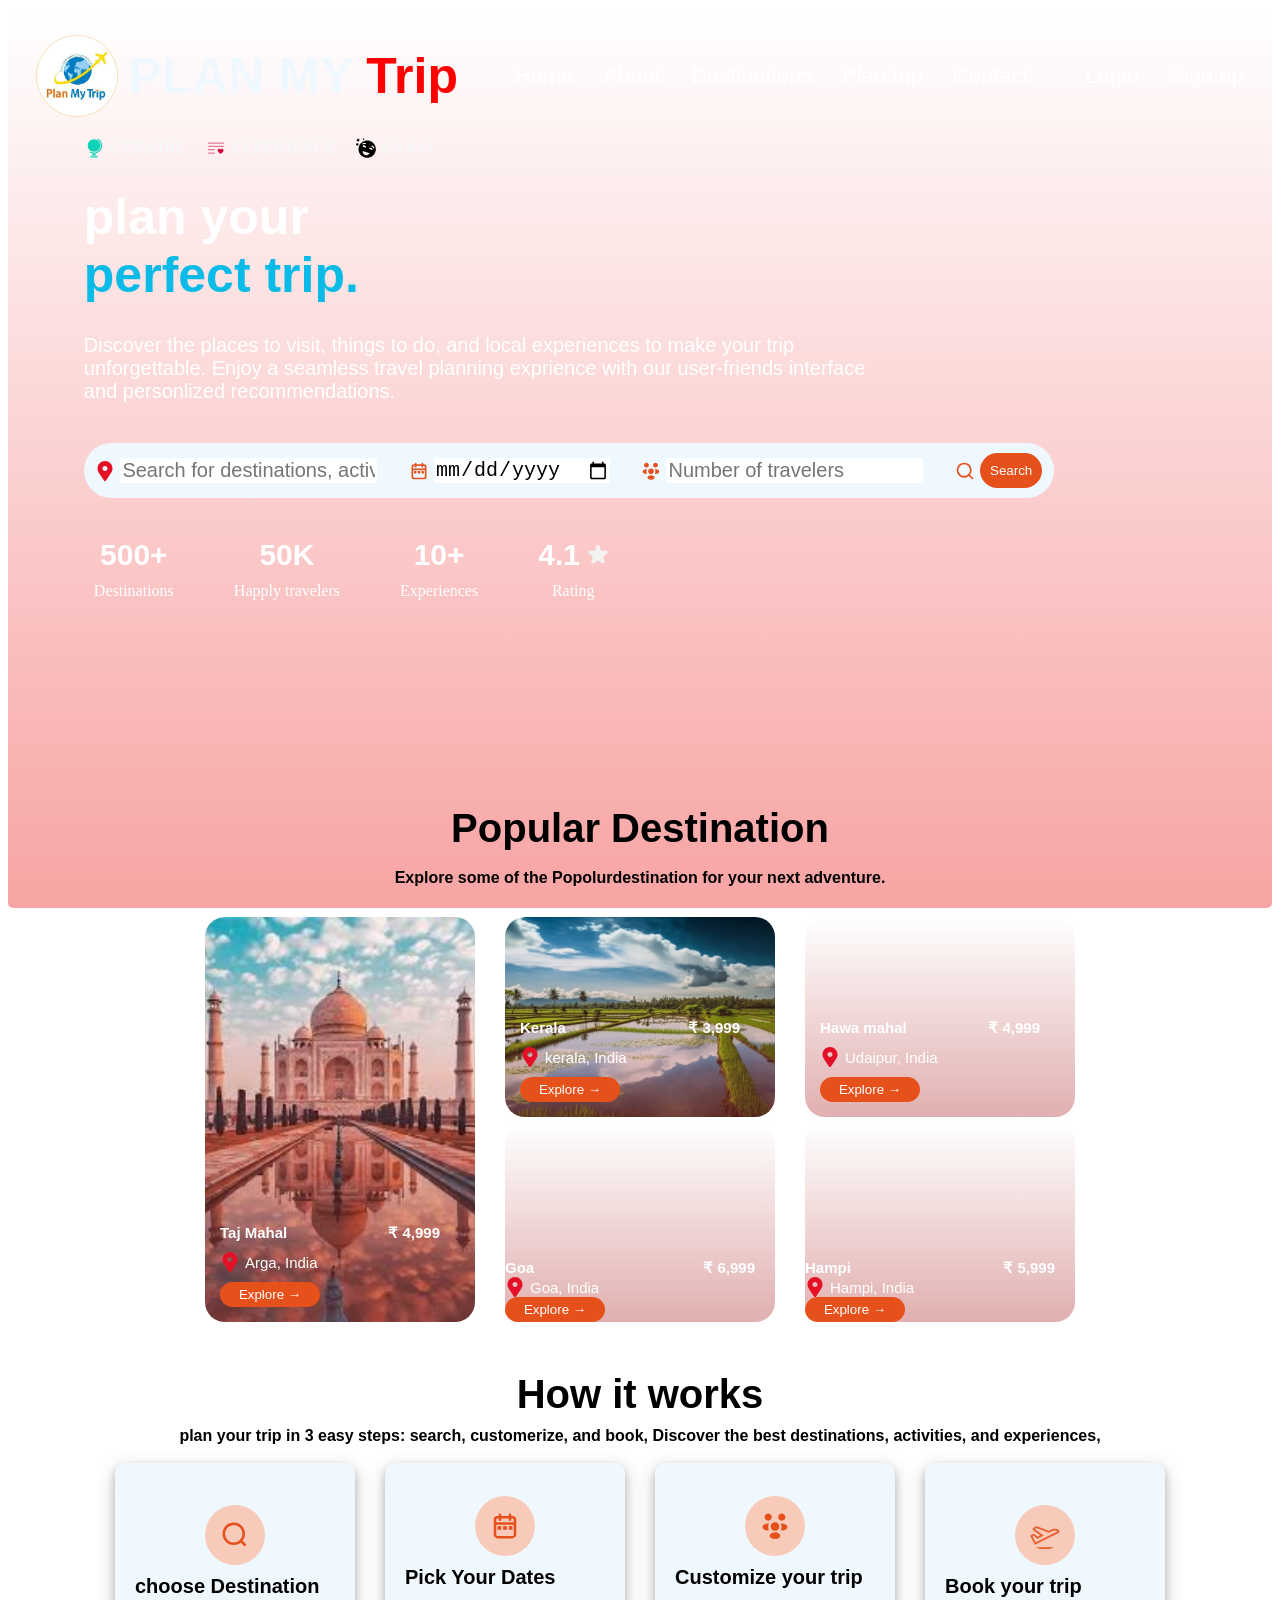
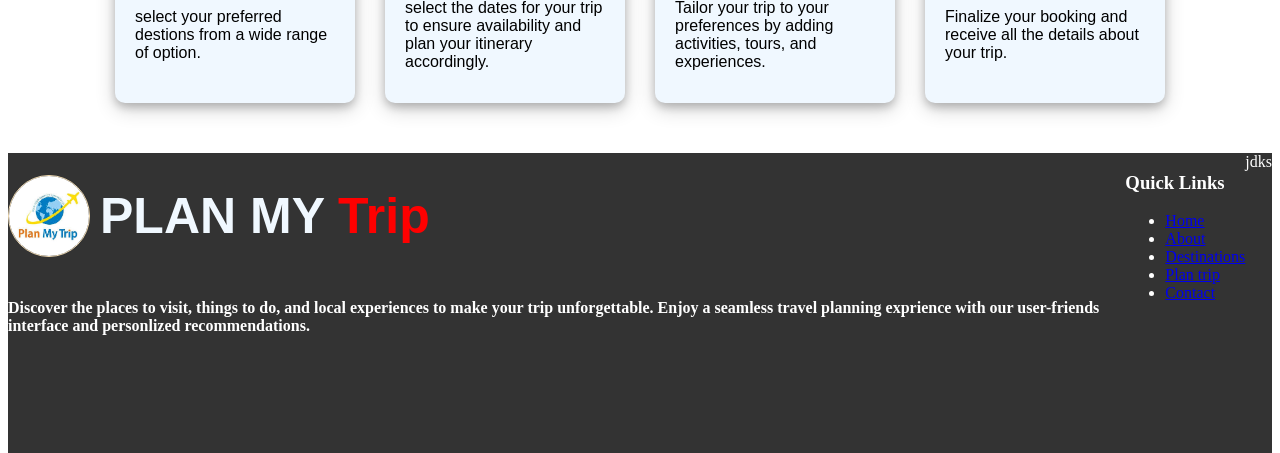
==== index.html @ 21357015 "adding the footer" ====
<!DOCTYPE html>
<html lang="en">

<head>
    <meta charset="UTF-8">
    <meta name="viewport" content="width=device-width, initial-scale=1.0">
    <title>Document</title>
    <link rel="stylesheet" href="./css/style.css">
    <link rel="stylesheet" href="./css/home.css">
    <link rel="stylesheet" href="./css/navbar.css">
    <link rel="stylesheet" href="./css/footer.css">
</head>

<body>
    <div class="Main_hero_section">
        <!-- navbar -->
        <div class="Main_cotainer">
            <div class="img_container">
                <img src="./images/logo.jpeg" alt="logo" class="logo">
                <h1 class="name">PLAN MY <span style="color:red;">Trip</span></h1>

            </div>

            <div class="nav_menu">
                <a href="index.html" class="menu">Home</a>
                <a href="./pages/about.html" class="menu">About</a>
                <a href="./pages/destination.html" class="menu">Destinations</a>
                <a href="" class="menu">Plan trip</a>
                <a href="" class="menu">Contact</a>

            </div>

            <div class="nav_menu">
                <a href="" class="menu">Login</a>
                <a href="" class="menu">Sign up</a>
            </div>
        </div>

        <!-- main container -->
        <div class="main_container">

            <div class="highlighed-main-contain">
                <span class="highlighted-word"> <img src="./images/explore.svg" height="20px">EXPLORE</span>
                <span class="highlighted-word"> <img src="./images/exprience.svg" height="20px"> EXPERIENCE</span>
                <span class="highlighted-word"> <img src="./images/enjoy.svg" height="20px">ENJOY</span>
            </div>

            <div class="sub_content">
                <span class="heading">plan your</span>
                <br> perfect trip.
            </div>

            <div class="main-info">
                Discover the places to visit, things to do, and local experiences to make your trip unforgettable.
                Enjoy a seamless travel planning exprience with our user-friends interface and personlized
                recommendations.
            </div>

            <div class="destination_container">
                <div class="destination_container_items">
                    <img src="./images/location.svg" height="20px">
                    <input class="destination_input" type="text"
                        placeholder="Search for destinations, activities, or experiences" />
                </div>

                <div class="destination_container_items">
                    <img src="./images/date.svg" height="20px">
                    <input class="destination_input" type="date" />
                </div>
                <div class="destination_container_items">
                    <img src="./images/people.svg" height="20px">
                    <input class="destination_input" type="number" placeholder="Number of travelers" />
                </div>
                <div class="destination_container_items">
                    <img src="./images/search.svg" height="20px">
                    <button class="btn_search">Search</button>
                </div>
            </div>


            <div class="recommedations">
                <div class="recommedations_items">
                    <spn class="recommedations_count">500+</spn>
                    <span>Destinations</span>
                </div>
                <div class="recommedations_items">
                    <span class="recommedations_count">50K</span>
                    <span>Happly travelers</span>
                </div>
                <div class="recommedations_items">
                    <span class="recommedations_count">10+</span>
                    <span>Experiences</span>
                </div>
                <div class="recommedations_items">
                    <span class="recommedations_count">4.1 <img src="./images/rating.svg" height="20px"></span>

                    <span>Rating</span>

                </div>

            </div>


        </div><br><br>

        <!-- Destination section -->
        <div class=" destination_section">
            <span class="destination_section_heading">Popular Destination</span>
            <br>
            <span>Explore some of the Popolurdestination for your next adventure.</span>

            <div class="destination_section_container">

                <div class="destination_section_items_1">
                    <div class="card_info">
                        <div class="card_top_info">
                            <snap class="card_name">Taj Mahal</snap>
                            <snap class="card_price">₹ 4,999 </snap>
                        </div>

                        <div class="card_bottom_info">
                            <img src="./images/location.svg" height="20px" alt="location" />
                            <span>Arga, India</span>
                        </div>
                        <button class="btn_book">Explore →</button>
                    </div>
                </div>

                <div class="destination_section_items_2">
                    <div class="destination_section_items_2_sub_1">
                        <div class="card_info">
                            <div class="card_top_info">
                                <snap class="card_name">Kerala</snap>
                                <snap class="card_price">₹ 3,999 </snap>
                            </div>

                            <div class="card_bottom_info">
                                <img src="./images/location.svg" height="20px" alt="location" />
                                <span>kerala, India</span>
                            </div>
                            <button class="btn_book">Explore →</button>
                        </div>
                    </div>

                    <div class="destination_section_items_2_sub_2">
                        <div class="card_top_info">
                            <snap class="card_name">Goa</snap>
                            <snap class="card_price">₹ 6,999 </snap>
                        </div>

                        <div class="card_bottom_info">
                            <img src="./images/location.svg" height="20px" alt="location" />
                            <span>Goa, India</span>
                        </div>
                        <button class="btn_book">Explore →</button>
                    </div>
                </div>


                <div class="destination_section_items_3">
                    <div class="destination_section_items_3_sub_1">
                        <div class="card_info">
                            <div class="card_top_info">
                                <snap class="card_name">Hawa mahal</snap>
                                <snap class="card_price">₹ 4,999 </snap>
                            </div>

                            <div class="card_bottom_info">
                                <img src="./images/location.svg" height="20px" alt="location" />
                                <span>Udaipur, India</span>
                            </div>
                            <button class="btn_book">Explore →</button>
                        </div>
                    </div>
                    <div class="destination_section_items_3_sub_2">
                        <div class="card_top_info">
                            <snap class="card_name">Hampi</snap>
                            <snap class="card_price">₹ 5,999 </snap>
                        </div>

                        <div class="card_bottom_info">
                            <img src="./images/location.svg" height="20px" alt="location" />
                            <span>Hampi, India</span>
                        </div>

                        <button class="btn_book">Explore →</button>
                    </div>
                </div>


            </div>
        </div>

        <!-- How it works section -->
        <div class="work_section_container">
            <span class="work_section_heading">
                How it works
            </span>
            <span class="work_section_description">
                plan your trip in 3 easy steps: search, customerize, and book, Discover the
                best destinations, activities, and experiences,
            </span>
            <br>
            <div class="work_section_card-container">

                <div class="work_section_card_container_items">
                    <div class="work_section_card">
                        <img src="./images/search.svg" height="30px" class="work_section_img">
                    </div>
                    <span class="work_card_heading">choose Destination</span>
                    <span>select your preferred destions from a wide range of option.</span>
                </div>

                <div class="work_section_card_container_items">
                    <div class="work_section_card">
                        <img src="./images/date.svg" height="30px" class="work_section_img">
                    </div>
                    <span class="work_card_heading">Pick Your Dates</span>
                    <span>
                        select the dates for your trip to ensure availability and plan your
                        itinerary accordingly.
                    </span>
                </div>

                <div class="work_section_card_container_items">
                    <div class="work_section_card">
                        <img src="./images/people.svg" height="30px" class="work_section_img">
                    </div>
                    <span class="work_card_heading">Customize your trip</span>
                    <span> Tailor your trip to your preferences by adding activities, tours, and
                        experiences.
                    </span>
                </div>

                <div class="work_section_card_container_items">
                    <div class="work_section_card">
                        <img src="./images/flight.svg" height="30px" class="work_section_img">
                    </div>
                    <span class="work_card_heading">Book your trip</span>
                    <span>Finalize your booking and receive all the details about your trip.</span>
                </div>

            </div>
        </div>

        <!-- footer -->
        <div class="footer_main_container">
            <div>
            <div class="img_container">
                <img src="./images/logo.jpeg" alt="logo" class="logo">
                <h1 class="name">PLAN MY <span style="color:red;">Trip</span></h1>
</div>
<h4> Discover the places to visit, things to do, and local experiences to make your trip unforgettable.
                Enjoy a seamless travel planning exprience with our user-friends interface and personlized
                recommendations.</h4>
            </div>

            <div>
            <h3>Quick Links</h3>
            <ul>
                <li><a class="footer_links" href="index.html">Home</a></li>
                <li><a class="footer_links" href="./pages/about.html">About</a></li>
                <li><a class="footer_links" href="./pages/destination.html">Destinations</a></li>
                <li><a class="footer_links" href="./pages/plan_trip.html">Plan trip</a></li>
                <li><a class="footer_links" href="./pages/contact.html">Contact</a></li>
            </div>

            <div>

            </div>
            <div>jdks</div>
        </div>
    </div>
</body>

</html>
---- css/home.css ----
.Main_hero_section {
    background-image: linear-gradient(rgba(0, 0, 0, 0), rgba(237, 27, 27, 0.4)), url(./../images/settaj.jpg);
    background-size: cover;
    background-position: center;
    height: 100vh;
    border-radius: 5px;
}

.main_container {
    margin-left: 6%;

}

.highlighed-main-contain {
    color: rgb(245, 247, 249);
    display: flex;
    align-items: center;
    flex-direction: row;
    margin-bottom: 30px;
    font-weight: 700;
}

.highlighted-word {
    padding-right: 20px;
    display: flex;
    align-items: center;
    flex-direction: row;
    gap: 5px;
  
}

.sub_content {
    font-size: 50px;
    color: rgb(11, 187, 231);
    font-family: 'Trebuchet MS', 'Lucida Sans Unicode', 'Lucida Grande', 'Lucida Sans', Arial, sans-serif;
    font-weight: 500;
    margin-bottom: 30px;
      font-weight: 600;
}

.heading {
    font-size: 50px;
    color: white;

}

.main-info {
    color: white;
    font-family: 'Trebuchet MS', 'Lucida Sans Unicode', 'Lucida Grande', 'Lucida Sans', Arial, sans-serif;
    font-size: 20px;
    width: 800px;
    ;
}

.destination_container {
    display: flex;
    flex-direction: row;
    justify-content: space-evenly;
    gap: 30px;
    margin-top: 40px;
    background-color: aliceblue;
    padding: 10px;
    width: 950px;
    border-radius: 30px;

}

.destination_container_items {
    align-items: center;
    display: flex;
    flex-direction: row;
    gap: 5px;
}

.destination_input {
    border: none;
    outline: none;
    font-size: 20px;
}

.btn_search {
    background-color: #e6501b;
    color: white;
    border: none;
    padding: 10px 10px;
    border-radius: 50px;
    cursor: pointer;

}

.recommedations {
    margin-top: 30px;
    color: white;
    display: flex;
    flex-direction: row;
    align-items: center;
    gap: 50px;

}

.recommedations_items {
    display: flex;
    flex-direction: column;
    gap: 10px;
    margin-top: 10px;
    align-items: center;
    margin-left: 10px;
}

.recommedations_count {
    font-size: 30px;
    font-weight: 700;
    font-family: 'Trebuchet MS', 'Lucida Sans Unicode', 'Lucida Grande', 'Lucida Sans', Arial, sans-serif;
}

.destination_section {
    margin-top: 170px;
    color: black;
    font-weight: 700;
    font-family: 'Trebuchet MS', 'Lucida Sans Unicode', 'Lucida Grande', 'Lucida Sans', Arial, sans-serif;
    display: flex;
    flex-direction: column;
    align-items: center;
}

.destination_section_heading {
    font-size: 40px;

}

.destination_section_container {
    display: flex;
    flex-direction: row;
    gap: 30px;
    margin-top: 30px;
}

.destination_section_items_1 {
    background-image: linear-gradient(rgba(0, 0, 0, 0), rgba(181, 55, 55, 0.4)), url(../images/tjw.jpeg);
    background-size: cover;
    background-position: center;
    height: 405px;
    width: 270px;
    border-radius: 20px;
    display: flex;
    flex-direction: column;
    justify-content: flex-end;
}

.card_info {
    width: 100v;
    padding: 15px;
    display: flex;
    flex-direction: column;
    gap: 10px;
}

.card_top_info {
    display: flex;
    flex-direction: row;
    justify-content: space-between;
    gap: 10px;

}

.card_name {
    color: white;
    font-size: 15px;
    font-weight: 700;
}

.card_price {
    color: white;
    font-size: 15px;
    font-weight: 700;
    padding-right: 20px;
}

.card_bottom_info {
    color: white;
    font-size: 15px;
    display: flex;
    align-items: center;
    gap: 5px;
    font-weight: 400;
}

.btn_book {
    background-color: #e6501b;
    color: white;
    border: none;
    padding: 5px 5px;
    border-radius: 20px;
    cursor: pointer;
    width: 100px;
}

.destination_section_items_2 {
    display: flex;
    flex-direction: column;
    gap: 5px;
}

.destination_section_items_2_sub_1 {
    background-image: linear-gradient(rgba(0, 0, 0, 0), rgba(181, 55, 55, 0.4)), url(../images/kerala.jpg);
    background-size: cover;
    background-position: center;
    height: 200px;
    width: 270px;
    border-radius: 20px;
    display: flex;
    flex-direction: column;
    justify-content: end;

}

.destination_section_items_2_sub_2 {
    background-image: linear-gradient(rgba(0, 0, 0, 0), rgba(181, 55, 55, 0.4)), url(../images/goa.jpg);
    background-size: cover;
    background-position: center;
    height: 200px;
    width: 270px;
    border-radius: 20px;
    display: flex;
    flex-direction: column;
    justify-content: end;

}

.destination_section_items_3 {
    display: flex;
    flex-direction: column;
    gap: 5px;
}

.destination_section_items_3_sub_1 {
    background-image: linear-gradient(rgba(0, 0, 0, 0), rgba(181, 55, 55, 0.4)), url(../images/udaypur.jpg);
    background-size: cover;
    background-position: center;
    height: 200px;
    width: 270px;
    border-radius: 20px;
     display: flex;
    flex-direction: column;
    justify-content: end;

}

.destination_section_items_3_sub_2 {
    background-image: linear-gradient(rgba(0, 0, 0, 0), rgba(181, 55, 55, 0.4)), url(../images/hampi.jpg);
    background-size: cover;
    background-position: center;
    height: 200px;
    width: 270px;
    border-radius: 20px;
     display: flex;
    flex-direction: column;
    justify-content: end;

}
.work_section_container{
    display: flex;
    flex-direction: column;
    align-items: center;
   margin-top: 50px;
   
    font-family: 'Trebuchet MS', 'Lucida Sans Unicode', 'Lucida Grande', 'Lucida Sans', Arial, sans-serif;
}
.work_section_heading{
font-size: 40px;
font-weight: 700;
}
.work_section_description{
margin-top:10px;
font-weight: 700;
}
.work_section_card-container{
    display: flex;
    flex-direction: row;
    justify-content: space-evenly;
    gap: 30px;
    margin-right: 100px;
    margin-left: 100px;
}
.work_section_card_container_items{
    display: flex;
    flex-direction: column;
    justify-content: center;
    gap: 10px;
    background-color: aliceblue;
    padding: 20px;
    border-radius: 10px;
    height: 200px;
    width: 200px;
 box-shadow: 0 4px 8px 0 rgba(0, 0, 0, 0.2), 0 6px 20px 0 rgba(0, 0, 0, 0.19);
}
.work_section_card_container_items:hover{
    border: #e6501b solid 1px; 
    transition: border 0.6s ease-in-out;
}
.work_card_heading{
font-size: 20px;
font-weight: 700;
}
.work_section_card{
   display: flex;
   justify-content: center;
   flex-direction: row;
}
.work_section_img{
    background-color: #f7caba;
    padding:15px;
    border-radius: 50%;
}
---- css/navbar.css ----
.Main_cotainer{
    display: flex;
    flex-direction: row;
    align-items: center;
    justify-content: space-around;
   padding-top: 5px;

}
.logo{
    height:80px;
    border-radius:60px;
    border: solid 1px wheat;
}

.img_container{
display: flex;
    flex-direction: row;
    align-items: center;
}
.name{
    font-family:'Trebuchet MS', 'Lucida Sans Unicode', 'Lucida Grande', 'Lucida Sans', Arial, sans-serif;
    font-weight: 700;
    padding-left: 10px;
    font-size: 50px;
    color: aliceblue;
}
.nav_menu{
    display: flex;
    flex-direction:row;
 gap: 30px;
    

}
.menu{
    text-decoration: none;
    color: white;
    font-weight:500;
    font-size: 22px;
    font-family: 'Trebuchet MS', 'Lucida Sans Unicode', 'Lucida Grande', 'Lucida Sans', Arial, sans-serif;
}
---- css/footer.css ----
.footer_main_container{
   width: 100%;
   height: 300px;
   background-color: #333;
   color: #fff;
   display: flex;
   flex-direction: row;
   justify-content: space-evenly;
   margin-top: 50px;
}
.footer_links{
    
}
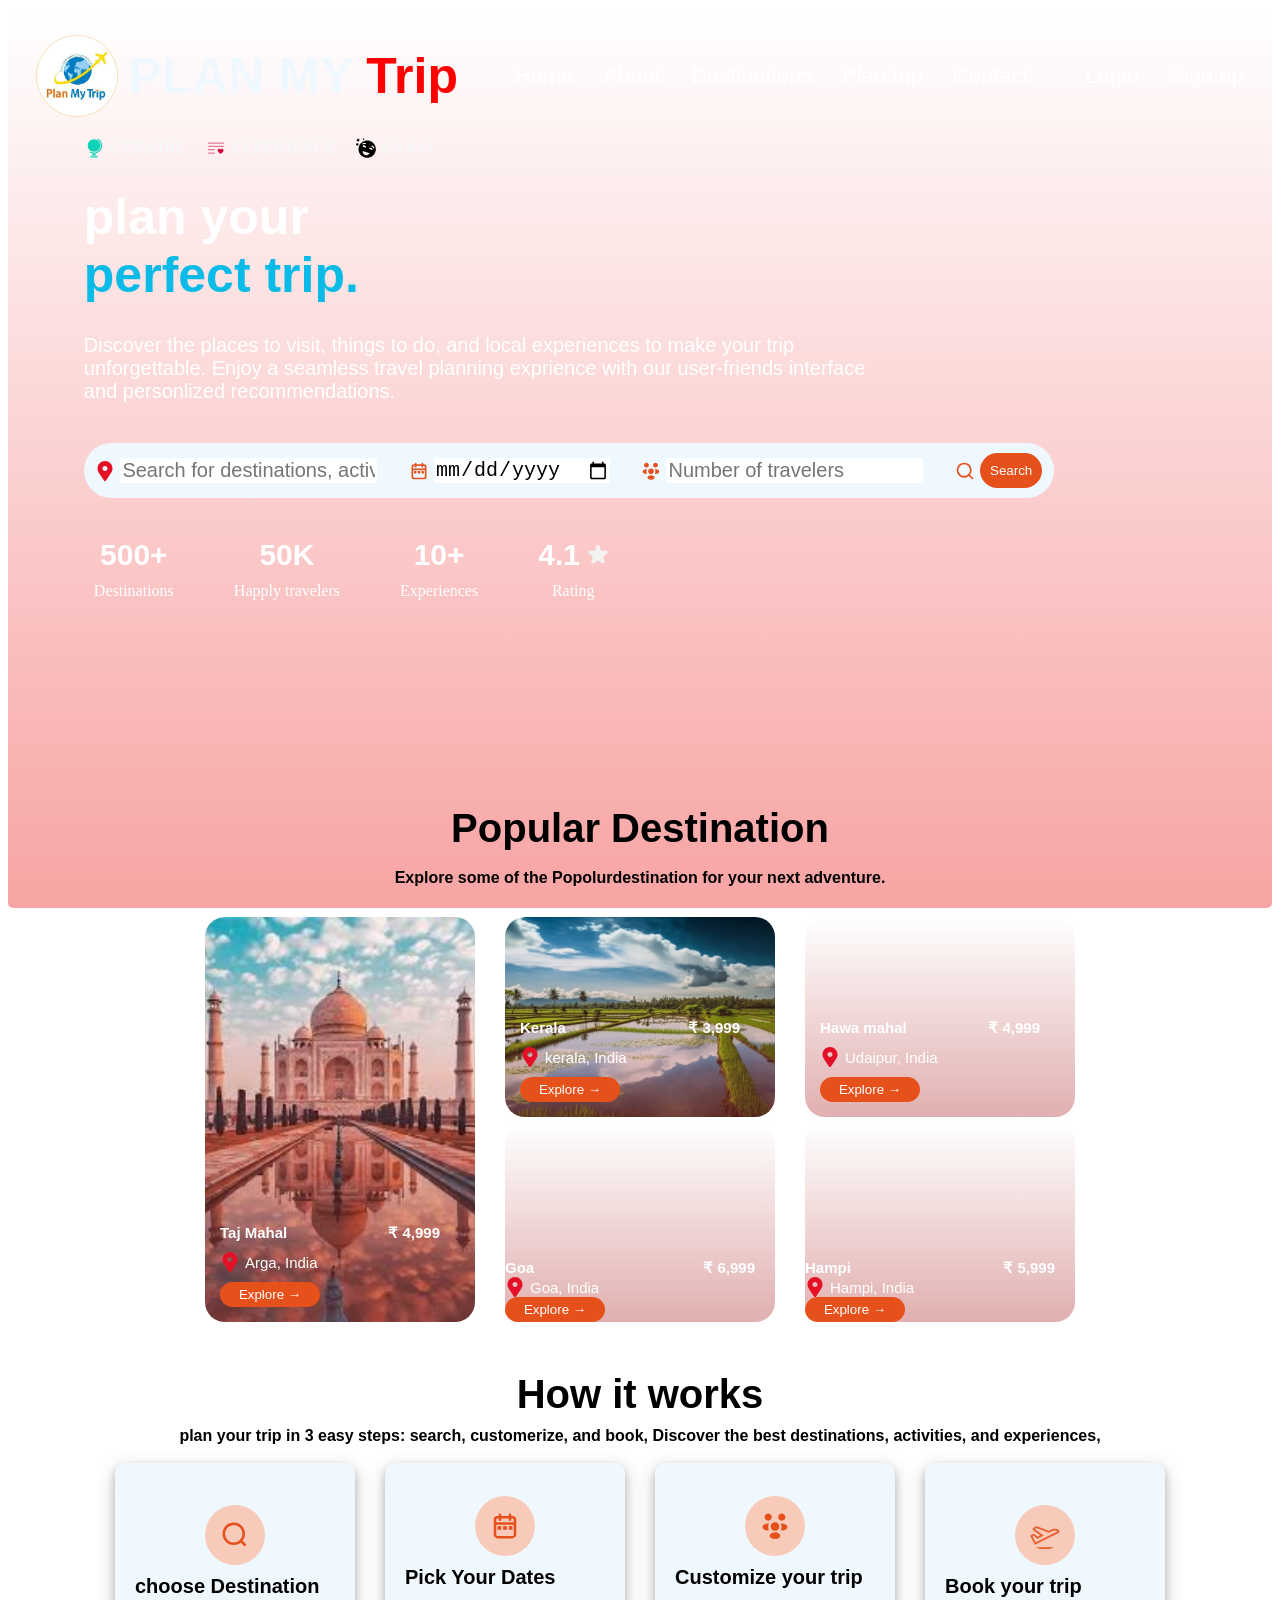
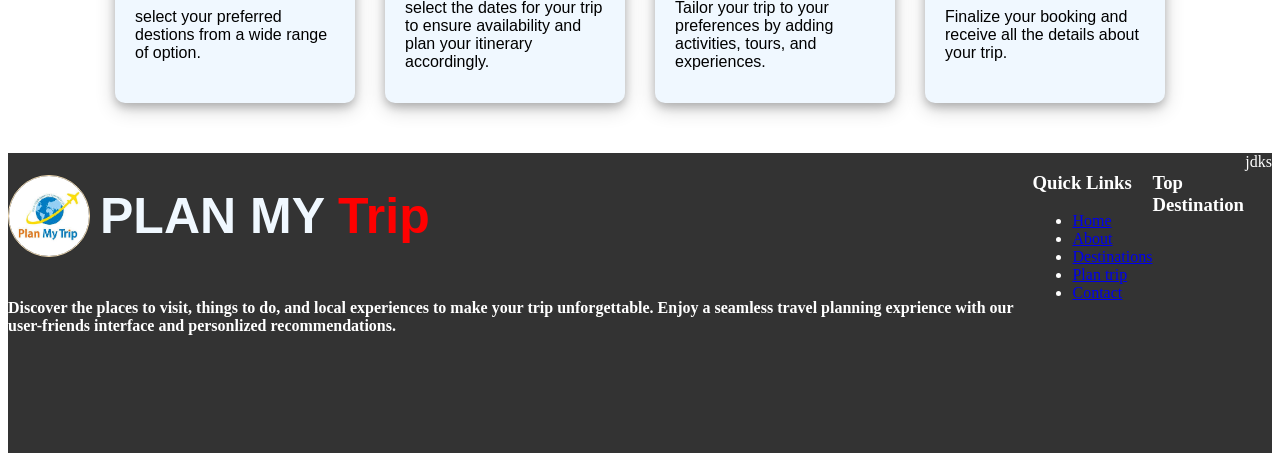
==== commit 1f650c32: "adding code footer" ====
--- a/index.html
+++ b/index.html
@@ -266,7 +266,7 @@
             </div>
 
             <div>
-
+<h3>Top Destination</h3>
             </div>
             <div>jdks</div>
         </div>
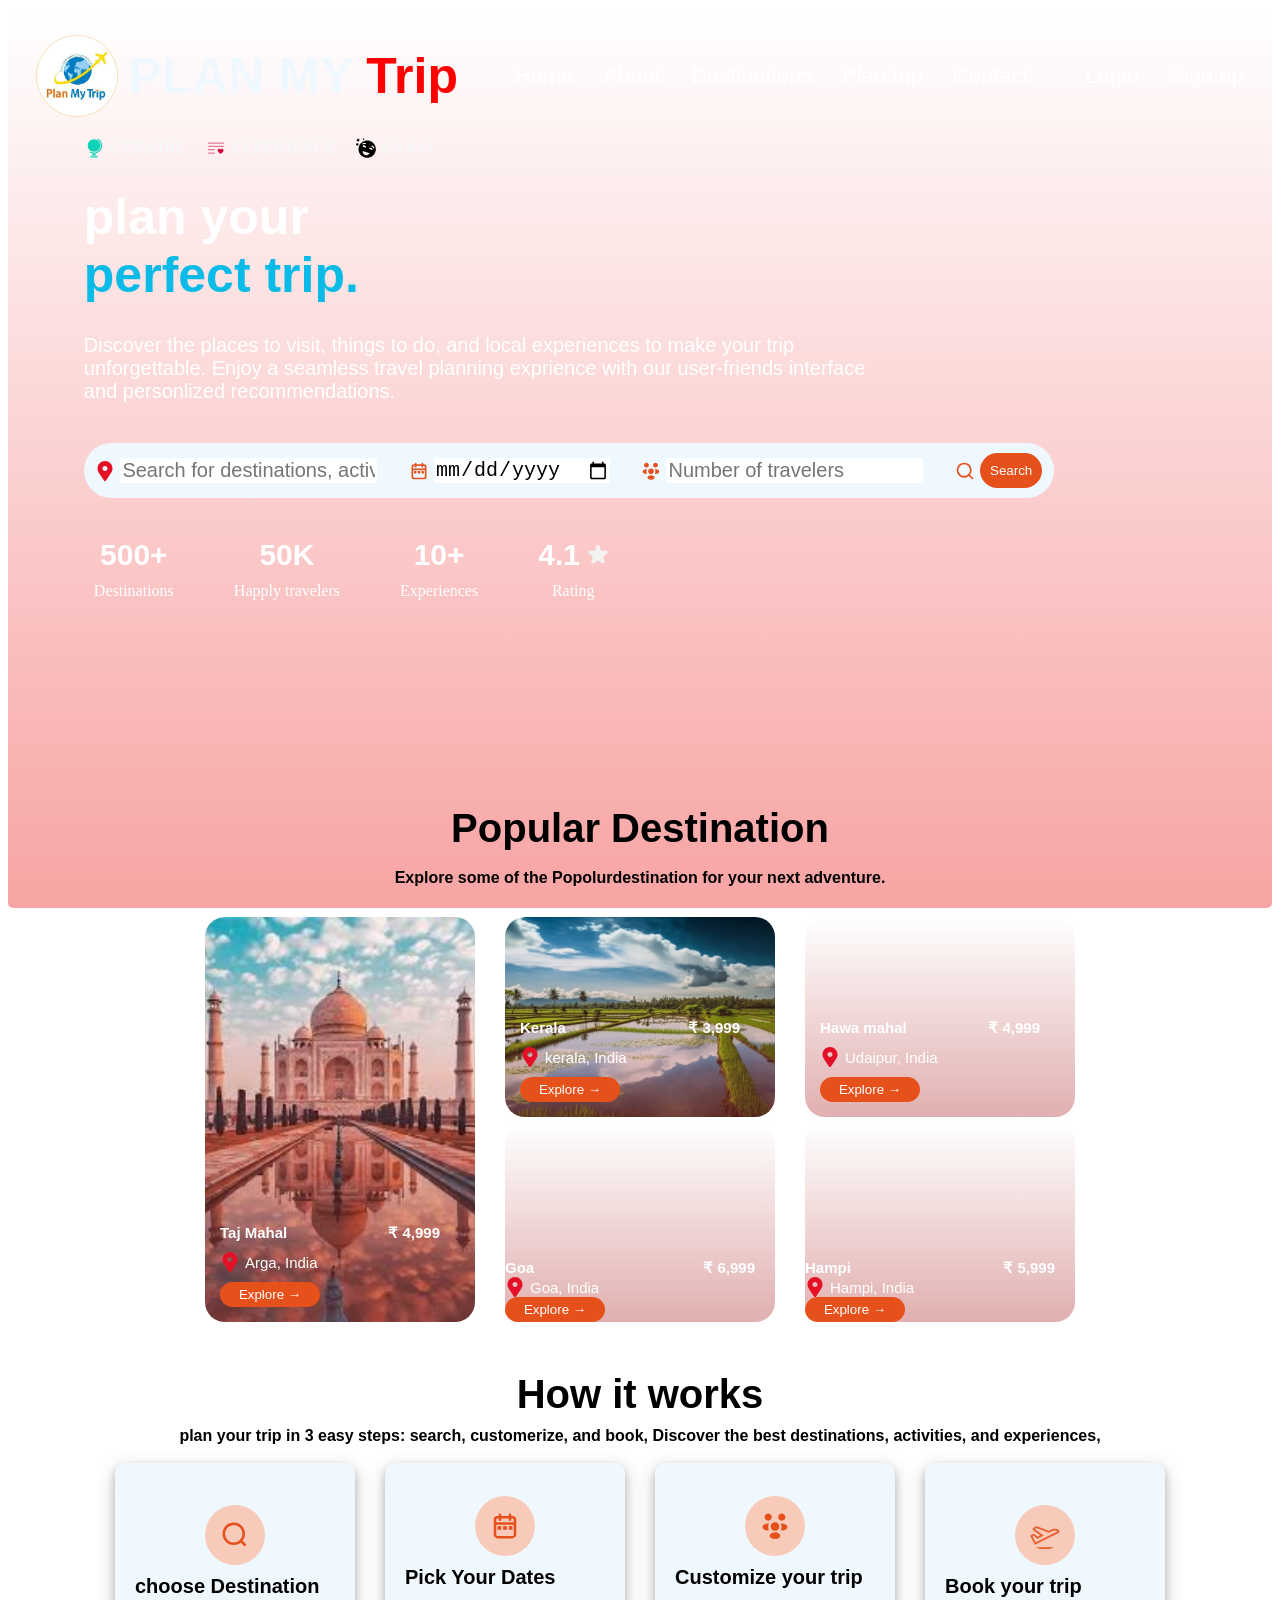
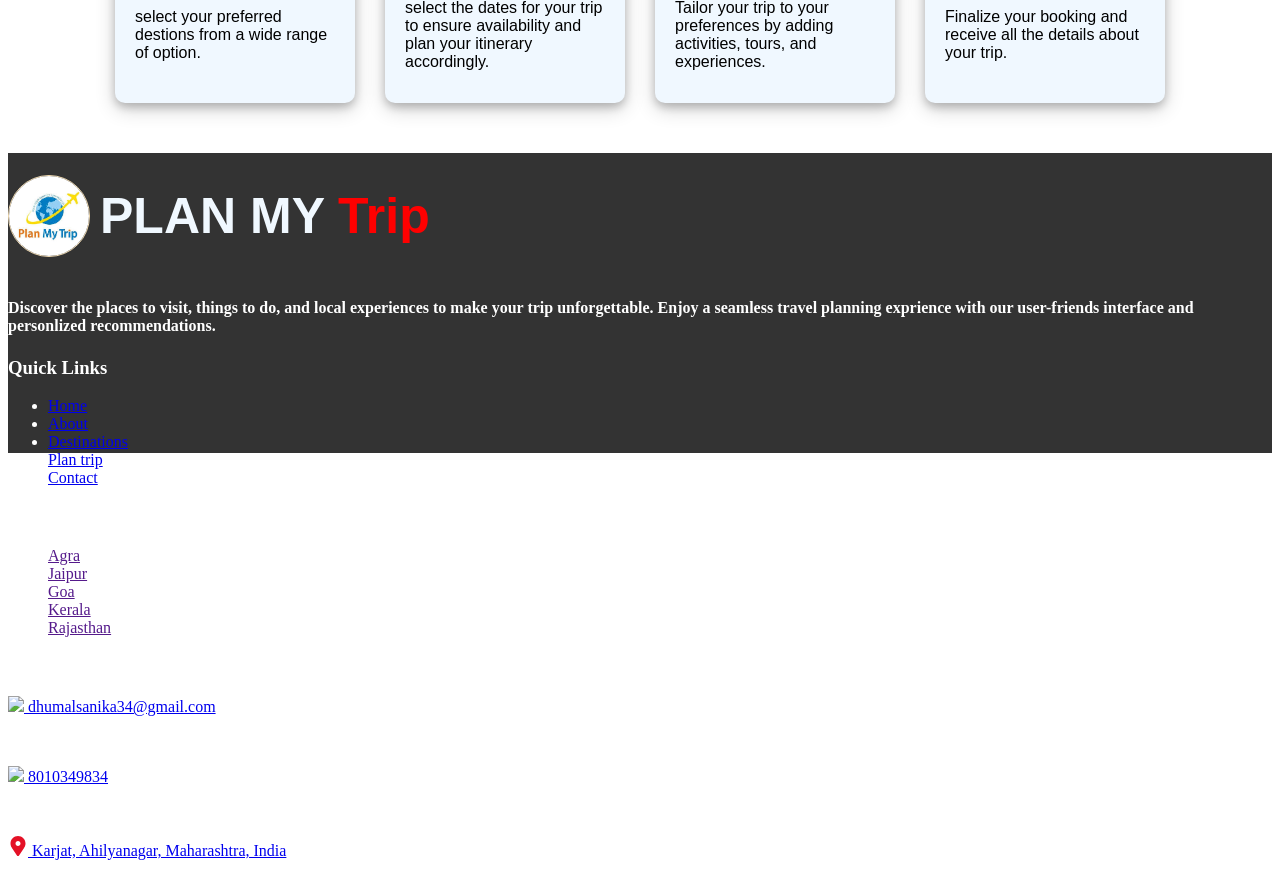
==== commit 6f29d1dd: "complete the footer." ====
--- a/index.html
+++ b/index.html
@@ -245,32 +245,59 @@
 
         <!-- footer -->
         <div class="footer_main_container">
-            <div>
-            <div class="img_container">
-                <img src="./images/logo.jpeg" alt="logo" class="logo">
-                <h1 class="name">PLAN MY <span style="color:red;">Trip</span></h1>
-</div>
-<h4> Discover the places to visit, things to do, and local experiences to make your trip unforgettable.
-                Enjoy a seamless travel planning exprience with our user-friends interface and personlized
-                recommendations.</h4>
-            </div>
-
-            <div>
-            <h3>Quick Links</h3>
-            <ul>
-                <li><a class="footer_links" href="index.html">Home</a></li>
-                <li><a class="footer_links" href="./pages/about.html">About</a></li>
-                <li><a class="footer_links" href="./pages/destination.html">Destinations</a></li>
-                <li><a class="footer_links" href="./pages/plan_trip.html">Plan trip</a></li>
-                <li><a class="footer_links" href="./pages/contact.html">Contact</a></li>
-            </div>
-
-            <div>
-<h3>Top Destination</h3>
-            </div>
-            <div>jdks</div>
+            <div class="footer_menu_container">
+
+                <div class="footer_child_item_1">
+                    <div class="img_container">
+                        <img src="./images/logo.jpeg" alt="logo" class="logo">
+                        <h1 class="name">PLAN MY <span style="color:red;">Trip</span></h1>
+                    </div>
+                    <h4> Discover the places to visit, things to do, and local experiences to make your trip
+                        unforgettable.
+                        Enjoy a seamless travel planning exprience with our user-friends interface and personlized
+                        recommendations.</h4>
+                </div>
+
+                <div class="footer_child_item">
+                    <h3>Quick Links</h3>
+                    <ul>
+                        <li><a class="footer_links" href="index.html">Home</a></li>
+                        <li><a class="footer_links" href="./pages/about.html">About</a></li>
+                        <li><a class="footer_links" href="./pages/destination.html">Destinations</a></li>
+                        <li><a class="footer_links" href="./pages/plan_trip.html">Plan trip</a></li>
+                        <li><a class="footer_links" href="./pages/contact.html">Contact</a></li>
+                </div>
+
+                <div class="footer_child_item">
+                    <h3>Top Destination</h3>
+                    <ul>
+                        <li><a class="footer_links" href="">Agra</a></li>
+                        <li><a class="footer_links" href="">Jaipur</a></li>
+                        <li><a class="footer_links" href="">Goa</a></li>
+                        <li><a class="footer_links" href="">Kerala</a></li>
+                        <li><a class="footer_links" href="">Rajasthan</a></li>
+                    </ul>
+                </div>
+
+                <div class="footer_child_item">
+                    <div class="footer_img_item">
+                        <h3>Contact Us</h3>
+                        <p><a class="footer_links" href="mailto:dhumalsanika34@gmail.com" class="text-color"> <img
+                                    src="./images/email.svg" height="20px" />&nbsp;dhumalsanika34@gmail.com</a> </p>
+                    </div><br>
+                    <p><a href="tel:8010349834" class="footer_links"> <img src="./images/phone.svg"
+                                height="20px" />&nbsp;8010349834</a> </p>
+                </div><br>
+
+                <p><a href="https://maps.app.goo.gl/vpnFwZfDn5m2Z5aS9" target="_blank" class="footer_links"><img
+                            src="./images/location.svg" height="20px" />&nbsp;Karjat, Ahilyanagar, Maharashtra,
+                        India</a></p><br>
+            </div>
+
         </div>
     </div>
+    </div>
+    </div>
 </body>
 
 </html>
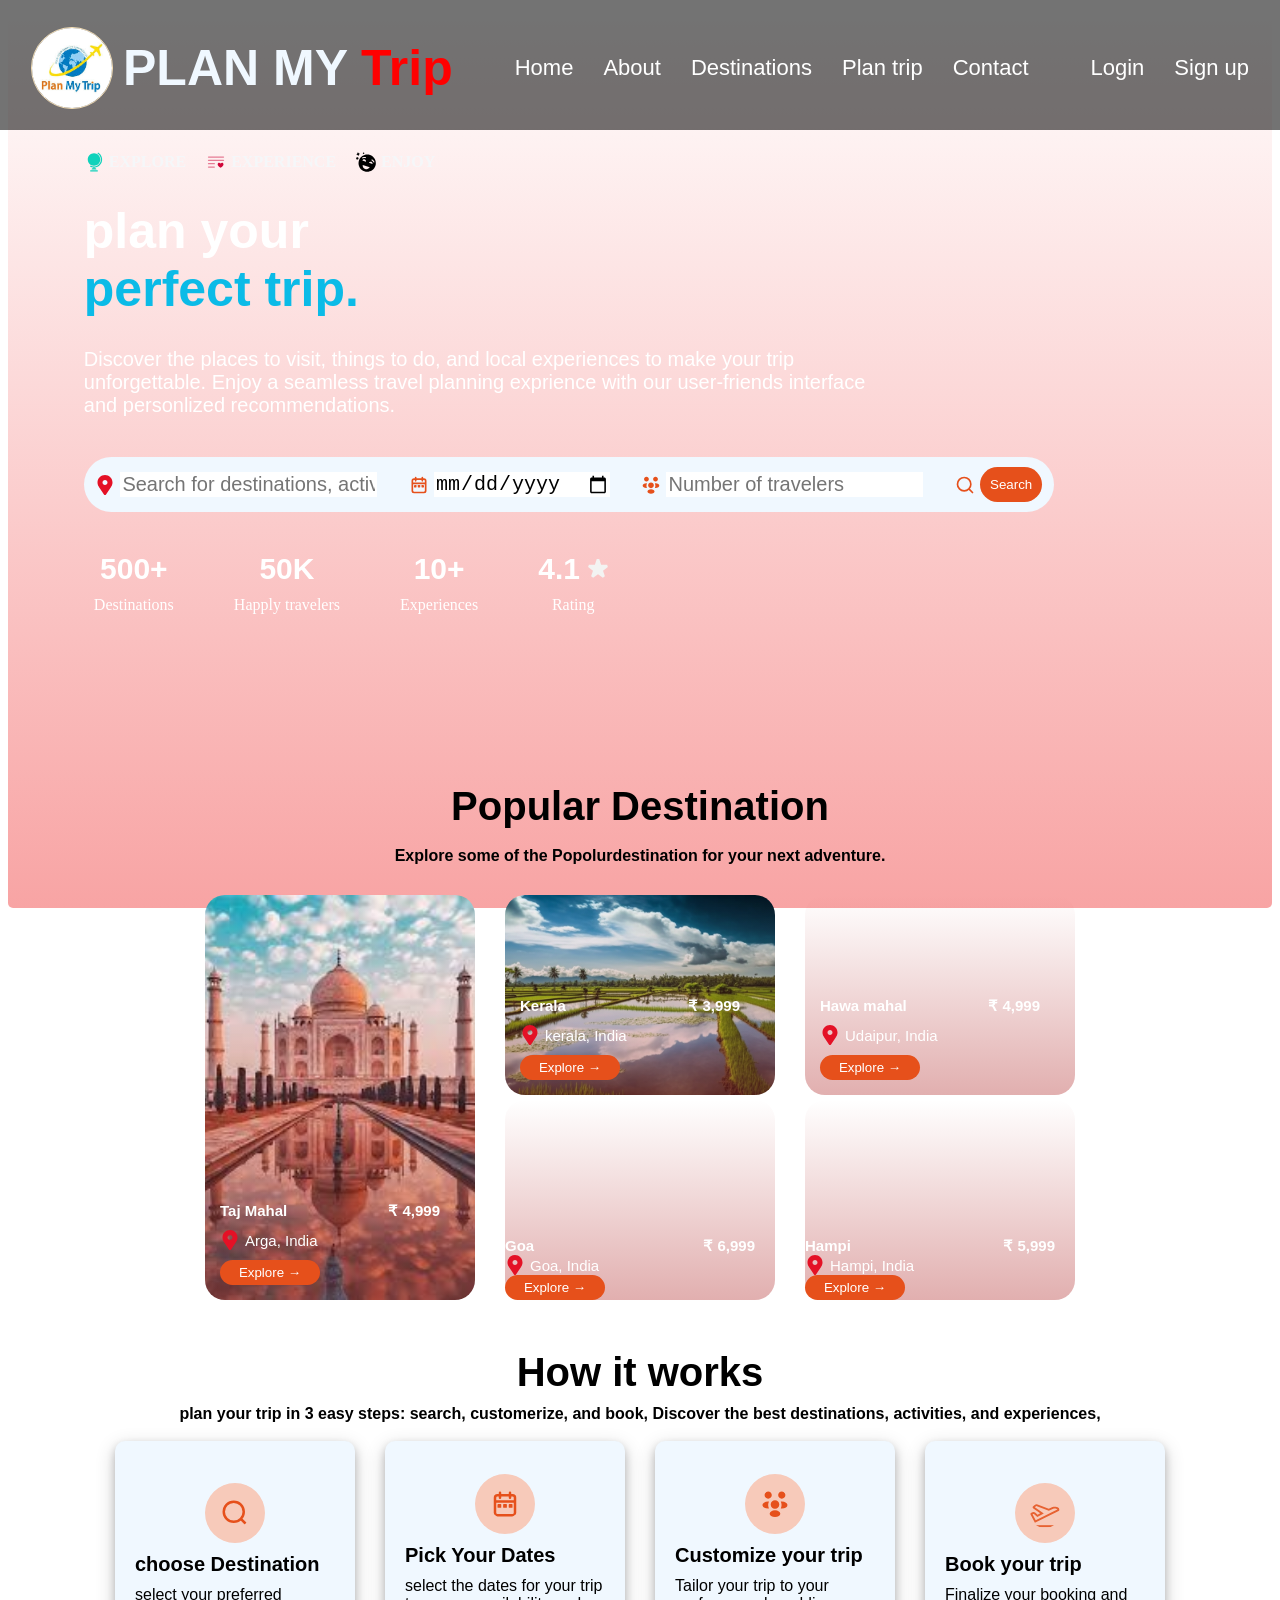
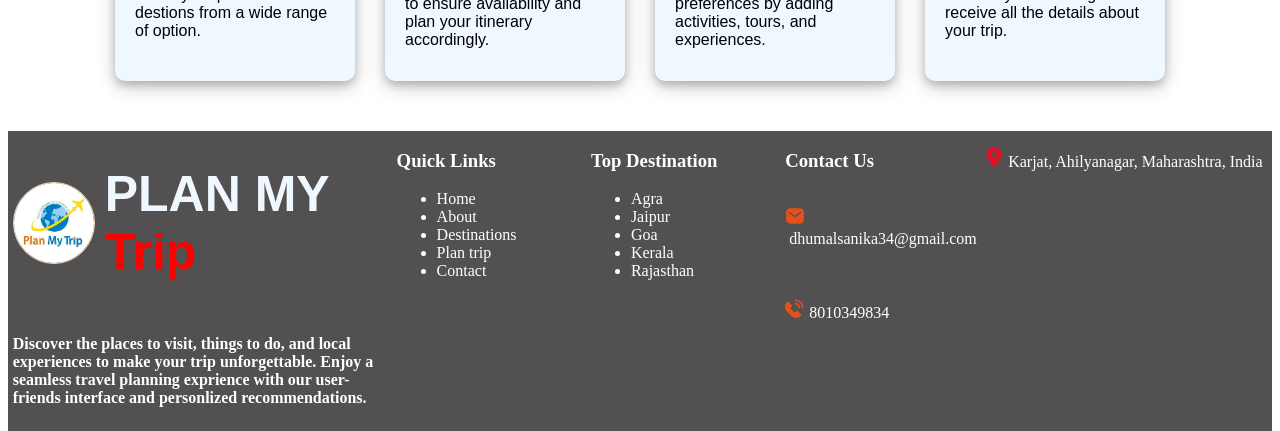
==== commit eeb8a7b6: "adding navbar css position." ====
--- a/index.html
+++ b/index.html
@@ -35,7 +35,7 @@
                 <a href="" class="menu">Sign up</a>
             </div>
         </div>
-
+<br><br><br><br><br><br><br><br>
         <!-- main container -->
         <div class="main_container">
 
@@ -101,7 +101,7 @@
             </div>
 
 
-        </div><br><br>
+        </div>
 
         <!-- Destination section -->
         <div class=" destination_section">
--- a/css/navbar.css
+++ b/css/navbar.css
@@ -1,40 +1,51 @@
-.Main_cotainer{
+.Main_cotainer {
     display: flex;
     flex-direction: row;
     align-items: center;
     justify-content: space-around;
-   padding-top: 5px;
+    padding-top: 5px;
+    position: fixed;
+    top:0;
+    left:0;
+    right:0;
+    width: 100%;
+    background-color:rgb(0,0,0,0.55);
+    z-index: 1000;
 
 }
-.logo{
-    height:80px;
-    border-radius:60px;
+
+.logo {
+    height: 80px;
+    border-radius: 60px;
     border: solid 1px wheat;
 }
 
-.img_container{
-display: flex;
+.img_container {
+    display: flex;
     flex-direction: row;
     align-items: center;
 }
-.name{
-    font-family:'Trebuchet MS', 'Lucida Sans Unicode', 'Lucida Grande', 'Lucida Sans', Arial, sans-serif;
+
+.name {
+    font-family: 'Trebuchet MS', 'Lucida Sans Unicode', 'Lucida Grande', 'Lucida Sans', Arial, sans-serif;
     font-weight: 700;
     padding-left: 10px;
     font-size: 50px;
     color: aliceblue;
 }
-.nav_menu{
+
+.nav_menu {
     display: flex;
-    flex-direction:row;
- gap: 30px;
-    
+    flex-direction: row;
+    gap: 30px;
+
 
 }
-.menu{
+
+.menu {
     text-decoration: none;
     color: white;
-    font-weight:500;
+    font-weight: 500;
     font-size: 22px;
     font-family: 'Trebuchet MS', 'Lucida Sans Unicode', 'Lucida Grande', 'Lucida Sans', Arial, sans-serif;
-}
+}
--- a/css/footer.css
+++ b/css/footer.css
@@ -1,13 +1,32 @@
-.footer_main_container{
-   width: 100%;
-   height: 300px;
-   background-color: #333;
-   color: #fff;
-   display: flex;
-   flex-direction: row;
-   justify-content: space-evenly;
-   margin-top: 50px;
+.footer_main_container {
+    width: 100%;
+    height: 300px;
+    background-color: #525050;
+    color: #fff;
+    display: flex;
+    flex-direction: row;
+    justify-content: space-evenly;
+    margin-top: 50px;
 }
-.footer_links{
-    
+
+.footer_links {
+    text-decoration: none;
+    color: #fff;
+}
+
+.footer_menu_container {
+    display: flex;
+    justify-content: space-evenly;
+    flex-direction: row;
+}
+.footer_child_item{
+    width: 15%;
+}
+.footer_child_item_1{
+    width: 30%;
+}
+.footer_img_item{
+    display: flex;
+    flex-direction: column;
+    justify-content: center;
 }
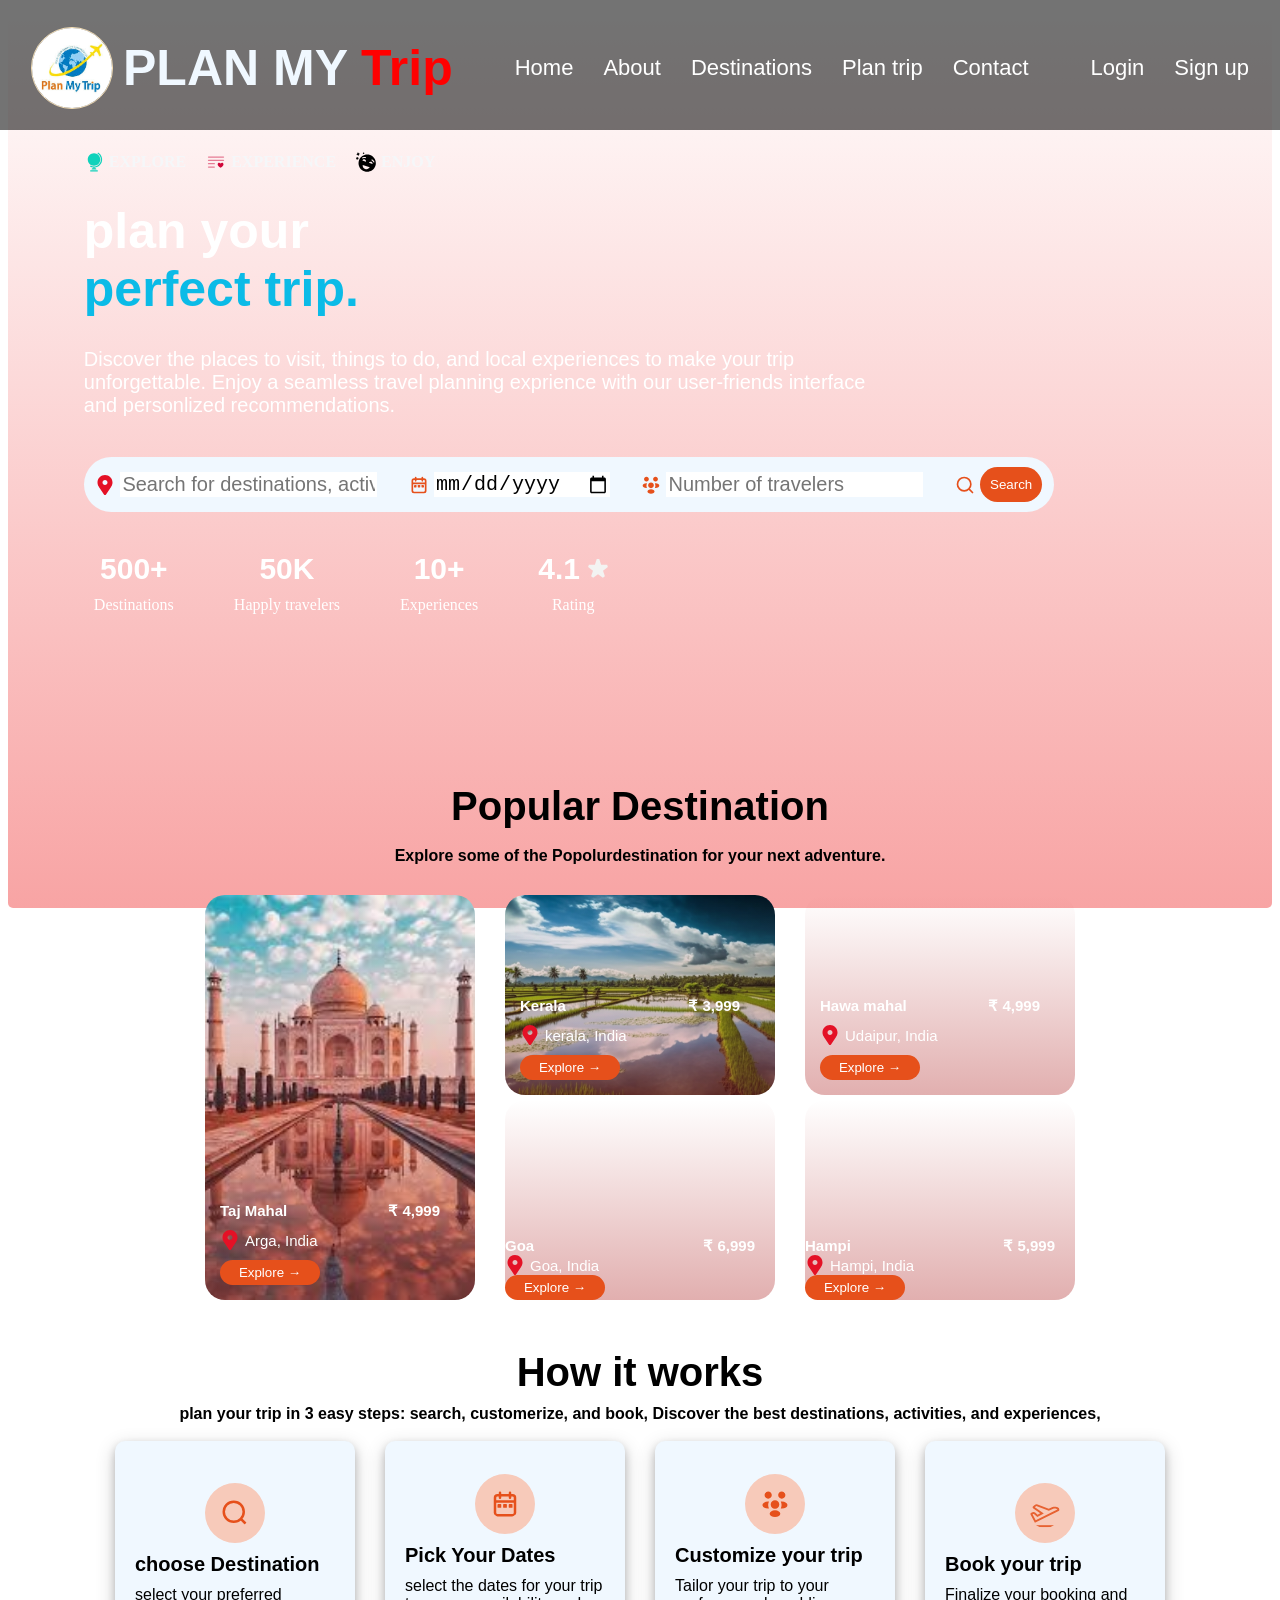
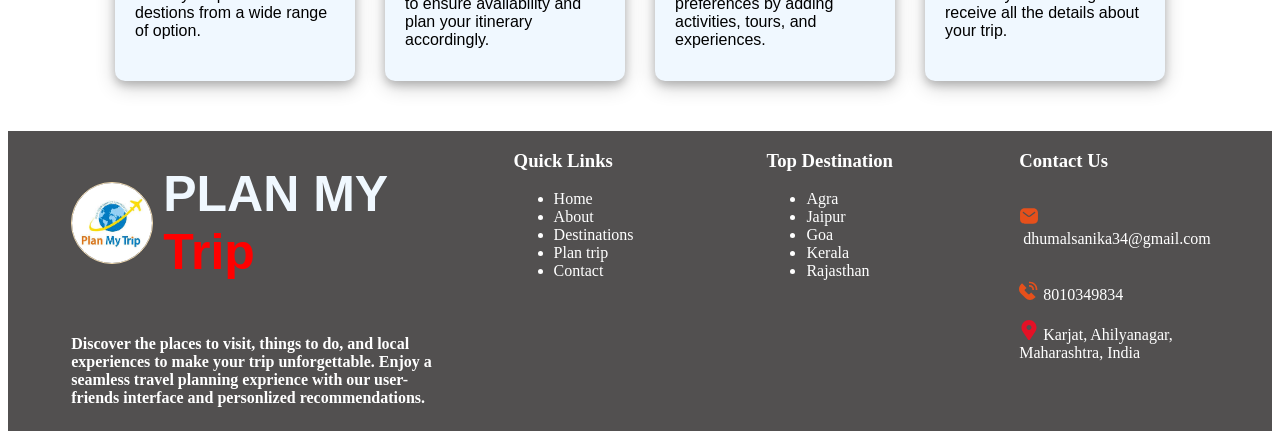
==== commit 30379406: "taking the link for login and singup pages." ====
--- a/index.html
+++ b/index.html
@@ -20,22 +20,27 @@
                 <h1 class="name">PLAN MY <span style="color:red;">Trip</span></h1>
 
             </div>
+            <input type="checkbox" id="menu_taggle" class="menu_taggle" />
+            <label for="menu_toggle" class="humburgar">
+                &#9776;
+
+            </label>
 
             <div class="nav_menu">
                 <a href="index.html" class="menu">Home</a>
                 <a href="./pages/about.html" class="menu">About</a>
                 <a href="./pages/destination.html" class="menu">Destinations</a>
-                <a href="" class="menu">Plan trip</a>
-                <a href="" class="menu">Contact</a>
+                <a href="./pages/plan_trip.html" class="menu">Plan trip</a>
+                <a href="./pages/contact.html" class="menu">Contact</a>
 
             </div>
 
             <div class="nav_menu">
-                <a href="" class="menu">Login</a>
-                <a href="" class="menu">Sign up</a>
-            </div>
-        </div>
-<br><br><br><br><br><br><br><br>
+                <a href="./pages/login.html" class="menu">Login</a>
+                <a href="./pages/singup.html" class="menu">Sign up</a>
+            </div>
+        </div>
+        <br><br><br><br><br><br><br><br>
         <!-- main container -->
         <div class="main_container">
 
@@ -284,14 +289,16 @@
                         <h3>Contact Us</h3>
                         <p><a class="footer_links" href="mailto:dhumalsanika34@gmail.com" class="text-color"> <img
                                     src="./images/email.svg" height="20px" />&nbsp;dhumalsanika34@gmail.com</a> </p>
-                    </div><br>
+                    </div>
                     <p><a href="tel:8010349834" class="footer_links"> <img src="./images/phone.svg"
                                 height="20px" />&nbsp;8010349834</a> </p>
-                </div><br>
-
-                <p><a href="https://maps.app.goo.gl/vpnFwZfDn5m2Z5aS9" target="_blank" class="footer_links"><img
-                            src="./images/location.svg" height="20px" />&nbsp;Karjat, Ahilyanagar, Maharashtra,
-                        India</a></p><br>
+
+                    <p><a href="https://maps.app.goo.gl/vpnFwZfDn5m2Z5aS9" class="footer_links"><img
+                                src="./images/location.svg" height="20px" />&nbsp;Karjat, Ahilyanagar, Maharashtra,
+                            India</a></p><br>
+                </div>
+
+               
             </div>
 
         </div>
--- a/css/home.css
+++ b/css/home.css
@@ -312,4 +312,49 @@
     padding:15px;
     border-radius: 50%;
 }
-
+@media screen and (max-width: 768px) {
+    .Main_hero_section {
+        height: 100vh;
+    }
+
+    .main_container {
+        margin-left: 3%;
+    }
+
+    .sub_content {
+        font-size: 35px;
+    }
+
+    .main-info {
+        width: 100%;
+        font-size: 16px;
+    }
+
+    .destination_container {
+        flex-direction: column;
+        width: 90%;
+        border-radius: 10px;
+
+    }
+
+    .destination_section_container {
+        flex-direction: column;
+        align-items: center;
+    }
+
+    .work_section_card-container {
+        flex-direction: column;
+        align-items: center;
+    }
+    .btn_search{
+        width: 100%;
+        padding: 15px;
+    
+    }
+    .recommedations{
+        flex-wrap: wrap;
+        
+    }
+    
+}
+
--- a/css/navbar.css
+++ b/css/navbar.css
@@ -5,11 +5,11 @@
     justify-content: space-around;
     padding-top: 5px;
     position: fixed;
-    top:0;
-    left:0;
-    right:0;
+    top: 0;
+    left: 0;
+    right: 0;
     width: 100%;
-    background-color:rgb(0,0,0,0.55);
+    background-color: rgb(0, 0, 0, 0.55);
     z-index: 1000;
 
 }
@@ -48,4 +48,53 @@
     font-weight: 500;
     font-size: 22px;
     font-family: 'Trebuchet MS', 'Lucida Sans Unicode', 'Lucida Grande', 'Lucida Sans', Arial, sans-serif;
+}
+
+menu:hover {
+    color: #e6501b;
+}
+
+.menu_taggle {
+    display: none;
+}
+
+.humburgar {
+    display: none;
+    color: white;
+    font-size: 30px;
+    cursor: pointer;
+}
+
+@media screen and (max-width: 768px) {
+    .Main_cotainer {
+        flex-wrap: wrap;
+        padding: 10px 20px;
+    }
+
+    .humburgar {
+        display: block;
+    }
+
+    .nav_menu {
+        display: none;
+        flex-direction: column;
+        width: 100%;
+        text-align: center;
+        gap: 10px;
+    }
+
+    .menu_taggle:checked ~ .nav_menu {
+        display: flex;
+    }
+
+    .menu_taggle:checked ~ .humburgar {
+        font-size: 28px;
+        content: 'x';
+    }
+
+    .menu {
+        font-size: 18px;
+
+    
+}
 }
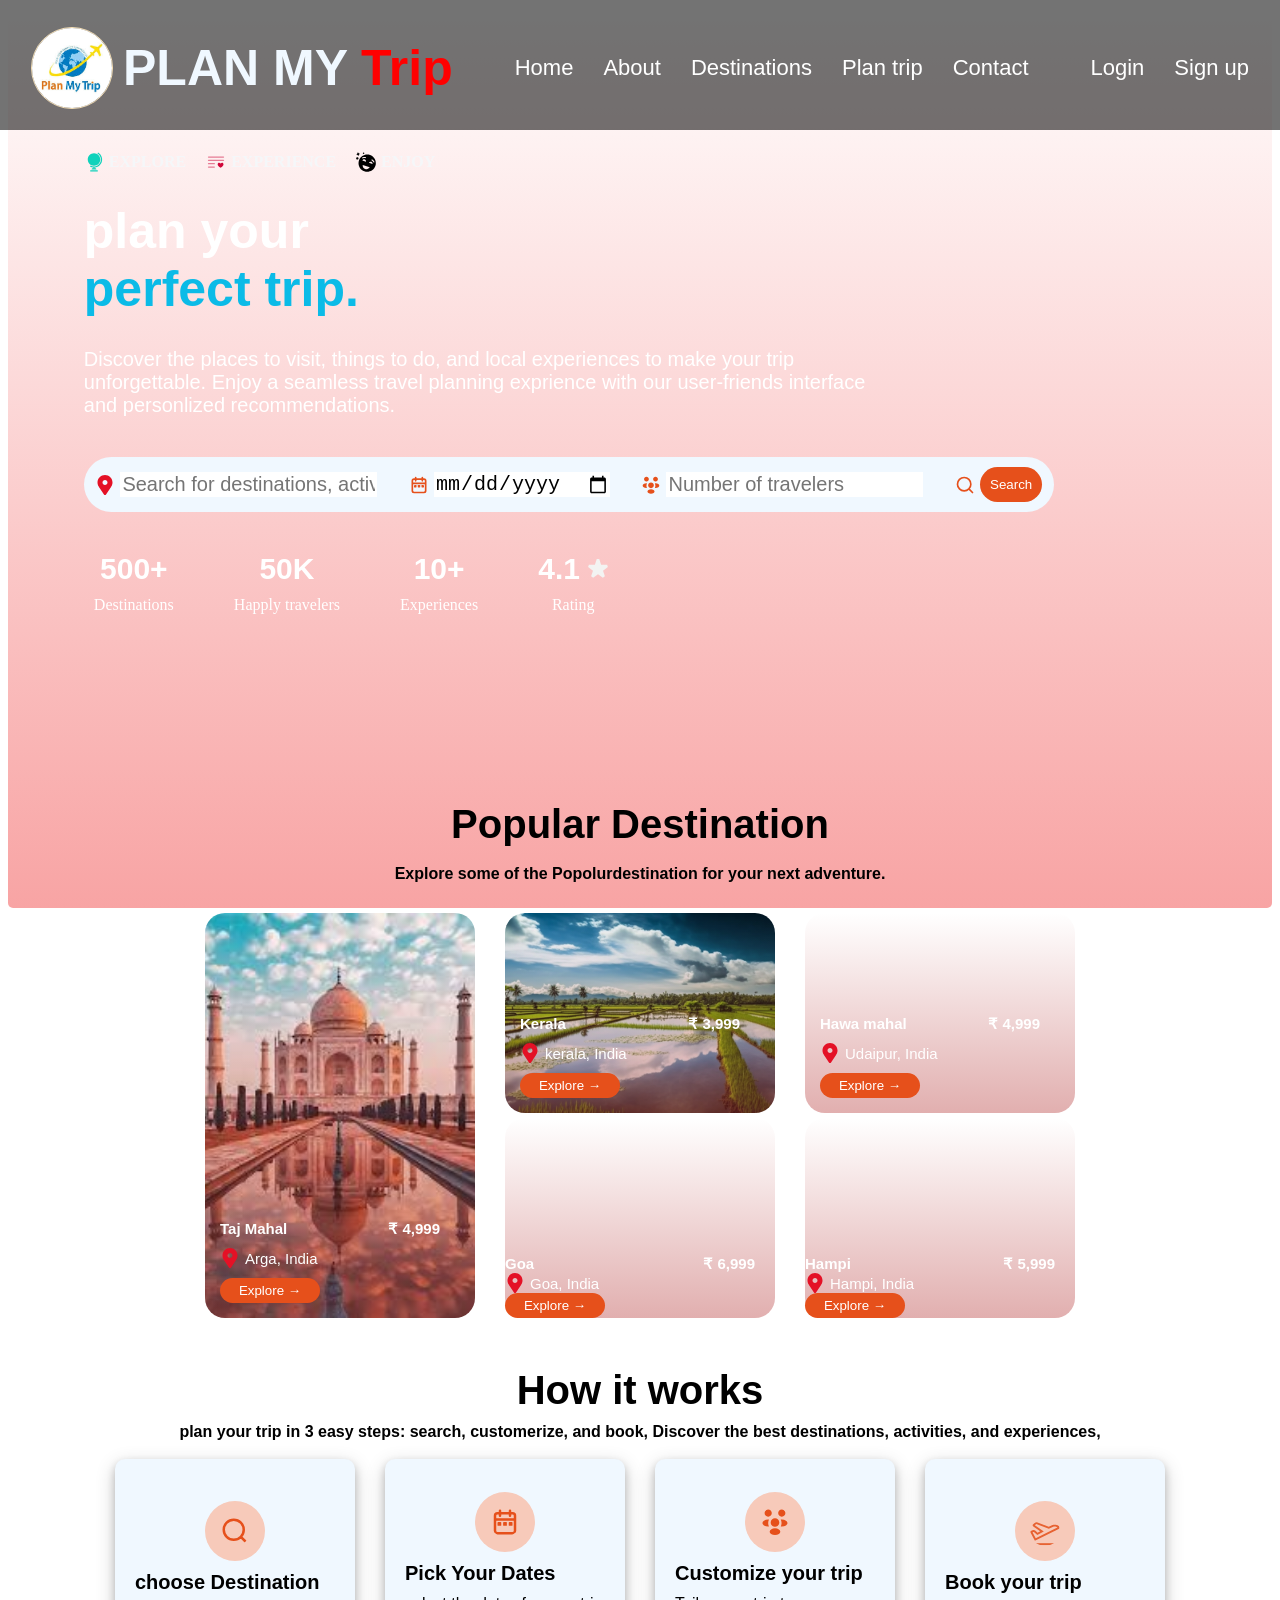
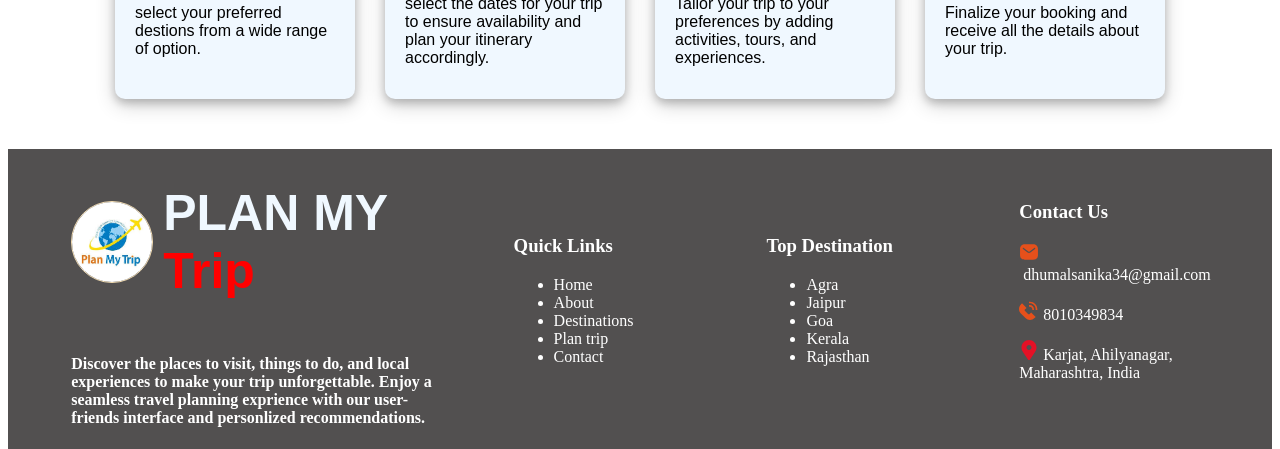
==== commit 788810c5: "password and other images" ====
--- a/index.html
+++ b/index.html
@@ -106,7 +106,7 @@
             </div>
 
 
-        </div>
+        </div><br>
 
         <!-- Destination section -->
         <div class=" destination_section">
@@ -288,13 +288,13 @@
                     <div class="footer_img_item">
                         <h3>Contact Us</h3>
                         <p><a class="footer_links" href="mailto:dhumalsanika34@gmail.com" class="text-color"> <img
-                                    src="./images/email.svg" height="20px" />&nbsp;dhumalsanika34@gmail.com</a> </p>
-                    </div>
-                    <p><a href="tel:8010349834" class="footer_links"> <img src="./images/phone.svg"
+                                    src="../images/email.svg" height="20px" />&nbsp;dhumalsanika34@gmail.com</a> </p>
+                    </div>
+                    <p><a href="tel:8010349834" class="footer_links"> <img src="../images/phone.svg"
                                 height="20px" />&nbsp;8010349834</a> </p>
 
                     <p><a href="https://maps.app.goo.gl/vpnFwZfDn5m2Z5aS9" class="footer_links"><img
-                                src="./images/location.svg" height="20px" />&nbsp;Karjat, Ahilyanagar, Maharashtra,
+                                src="../images/location.svg" height="20px" />&nbsp;Karjat, Ahilyanagar, Maharashtra,
                             India</a></p><br>
                 </div>
 
--- a/css/footer.css
+++ b/css/footer.css
@@ -18,15 +18,41 @@
     display: flex;
     justify-content: space-evenly;
     flex-direction: row;
+    align-items: center;
+    
 }
 .footer_child_item{
     width: 15%;
+  
+    
+   
+    
 }
 .footer_child_item_1{
     width: 30%;
 }
 .footer_img_item{
+   width:auto;
+  
+   
+   
+}
+@media screen and(max_width:768px) {
+ .footer_main_container{
+    height: auto;
+
+ }
+ .footer_menu_container{
     display: flex;
     flex-direction: column;
-    justify-content: center;
+    padding: 20px 25px;
+ }
+ .footer_child_item_1{
+    width:100%;
+
+ }
+ .footer_child_item_1{
+    width: 100%;
+
+ }
 }
